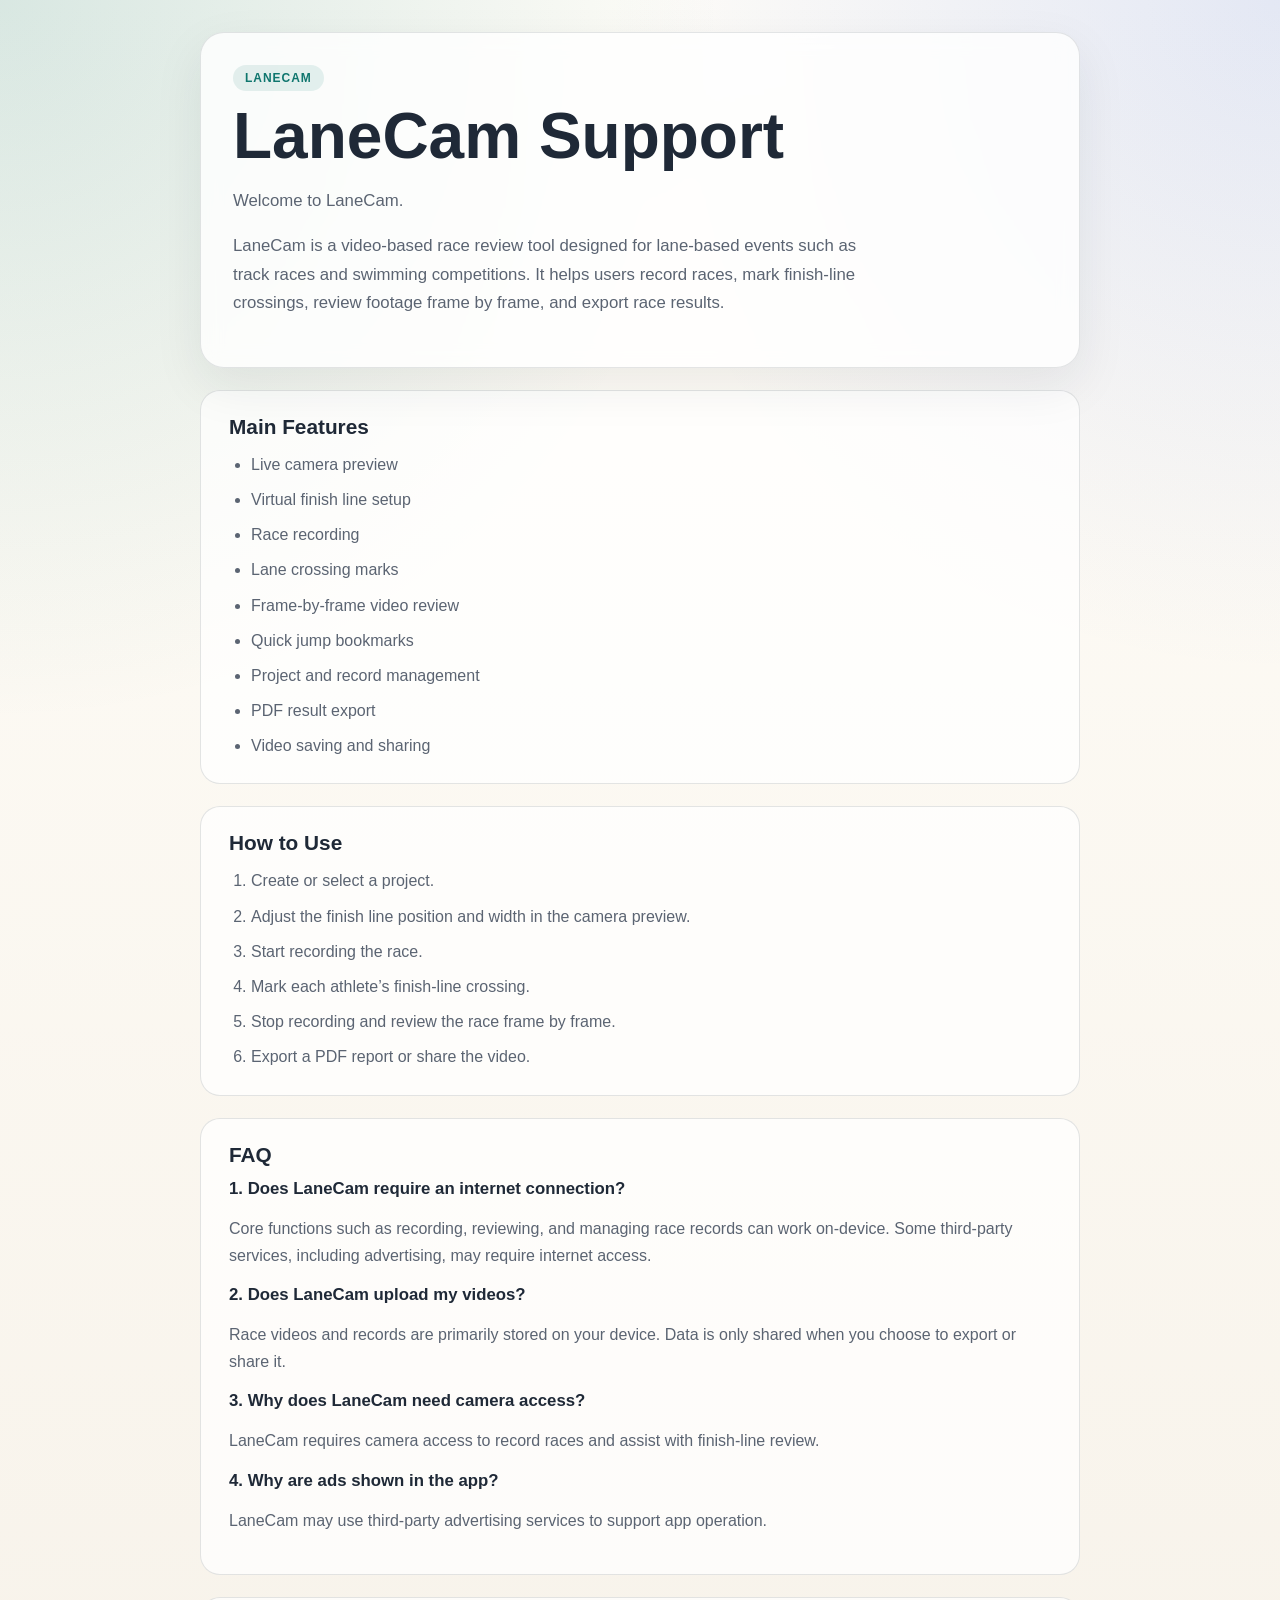
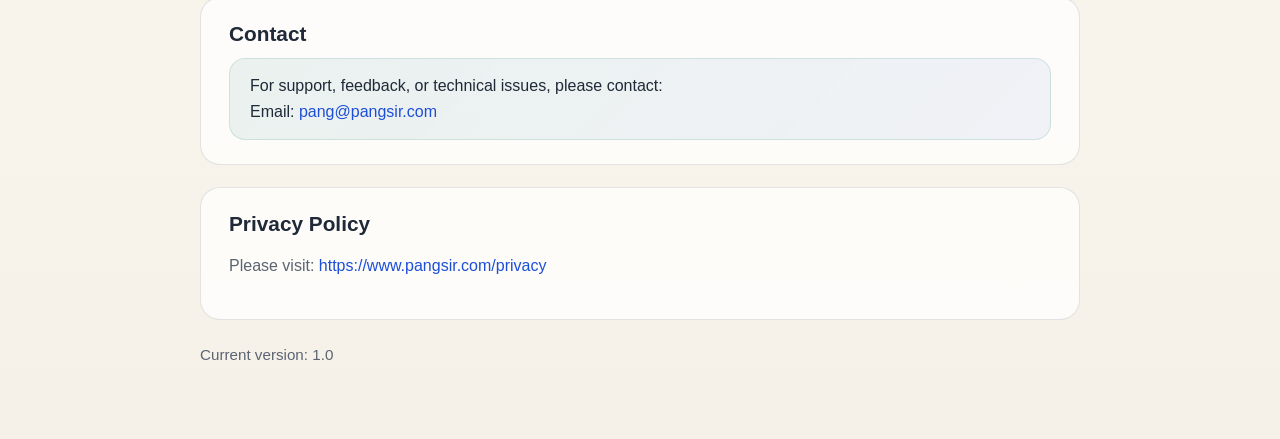
==== index.html @ 7cb62dc9 "Add LaneCam support and privacy pages" ====
<!doctype html>
<html lang="en">
  <head>
    <meta charset="utf-8" />
    <meta name="viewport" content="width=device-width, initial-scale=1" />
    <title>LaneCam Support</title>
    <meta
      http-equiv="refresh"
      content="0; url=/lanecam-support/"
    />
  </head>
  <body>
    <p><a href="/lanecam-support/">Go to LaneCam Support</a></p>
  </body>
</html>
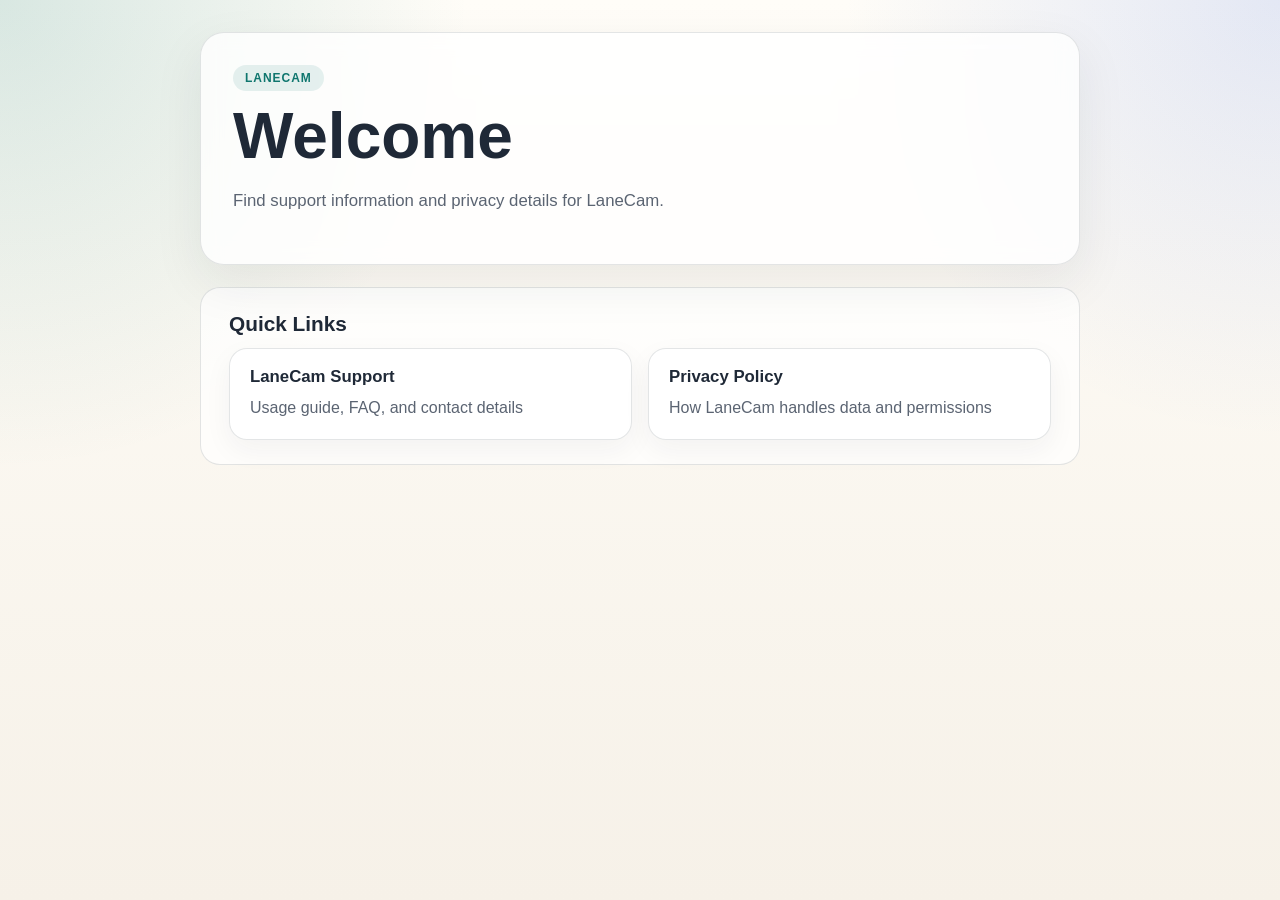
==== commit a40c475c: "Add LaneCam welcome page" ====
--- a/index.html
+++ b/index.html
@@ -3,13 +3,32 @@
   <head>
     <meta charset="utf-8" />
     <meta name="viewport" content="width=device-width, initial-scale=1" />
-    <title>LaneCam Support</title>
-    <meta
-      http-equiv="refresh"
-      content="0; url=/lanecam-support/"
-    />
+    <title>LaneCam</title>
+    <link rel="stylesheet" href="/styles.css" />
   </head>
   <body>
-    <p><a href="/lanecam-support/">Go to LaneCam Support</a></p>
+    <main class="page">
+      <section class="hero hero-home">
+        <div class="eyebrow">LaneCam</div>
+        <h1>Welcome</h1>
+        <p class="lead">
+          Find support information and privacy details for LaneCam.
+        </p>
+      </section>
+
+      <section class="section">
+        <h2>Quick Links</h2>
+        <div class="link-grid">
+          <a class="link-card" href="/lanecam-support/">
+            <span class="link-title">LaneCam Support</span>
+            <span class="link-desc">Usage guide, FAQ, and contact details</span>
+          </a>
+          <a class="link-card" href="/privacy/">
+            <span class="link-title">Privacy Policy</span>
+            <span class="link-desc">How LaneCam handles data and permissions</span>
+          </a>
+        </div>
+      </section>
+    </main>
   </body>
 </html>
--- a/styles.css
+++ b/styles.css
@@ -0,0 +1,176 @@
+:root {
+  --bg: #f6f1e8;
+  --panel: rgba(255, 255, 255, 0.8);
+  --text: #1f2937;
+  --muted: #5b6472;
+  --accent: #0f766e;
+  --accent-2: #1d4ed8;
+  --border: rgba(31, 41, 55, 0.12);
+}
+
+* {
+  box-sizing: border-box;
+}
+
+body {
+  margin: 0;
+  font-family: -apple-system, BlinkMacSystemFont, "Segoe UI", Roboto, Helvetica,
+    Arial, sans-serif;
+  color: var(--text);
+  background:
+    radial-gradient(circle at top left, rgba(15, 118, 110, 0.16), transparent 30%),
+    radial-gradient(circle at top right, rgba(29, 78, 216, 0.12), transparent 28%),
+    linear-gradient(180deg, #fffdf8 0%, var(--bg) 100%);
+  min-height: 100vh;
+}
+
+.page {
+  max-width: 920px;
+  margin: 0 auto;
+  padding: 32px 20px 56px;
+}
+
+.hero {
+  padding: 32px;
+  border: 1px solid var(--border);
+  border-radius: 24px;
+  background: var(--panel);
+  backdrop-filter: blur(10px);
+  box-shadow: 0 18px 50px rgba(31, 41, 55, 0.08);
+}
+
+.hero-home {
+  margin-bottom: 22px;
+}
+
+.eyebrow {
+  display: inline-block;
+  margin-bottom: 12px;
+  padding: 6px 12px;
+  border-radius: 999px;
+  background: rgba(15, 118, 110, 0.1);
+  color: var(--accent);
+  font-size: 12px;
+  font-weight: 700;
+  letter-spacing: 0.08em;
+  text-transform: uppercase;
+}
+
+h1 {
+  margin: 0 0 12px;
+  font-size: clamp(2.2rem, 5vw, 4rem);
+  line-height: 1.05;
+}
+
+h2 {
+  margin: 0 0 12px;
+  font-size: 1.3rem;
+}
+
+h3 {
+  margin: 0 0 10px;
+  font-size: 1.05rem;
+}
+
+p,
+li {
+  line-height: 1.7;
+  color: var(--muted);
+}
+
+.lead {
+  max-width: 70ch;
+  font-size: 1.05rem;
+}
+
+.section {
+  margin-top: 22px;
+  padding: 24px 28px;
+  border: 1px solid var(--border);
+  border-radius: 20px;
+  background: rgba(255, 255, 255, 0.72);
+}
+
+ul,
+ol {
+  margin: 12px 0 0;
+  padding-left: 22px;
+}
+
+li + li {
+  margin-top: 8px;
+}
+
+.contact-card {
+  display: grid;
+  gap: 8px;
+  padding: 18px 20px;
+  border-radius: 16px;
+  background: linear-gradient(135deg, rgba(15, 118, 110, 0.08), rgba(29, 78, 216, 0.06));
+  border: 1px solid rgba(15, 118, 110, 0.14);
+}
+
+.link-grid {
+  display: grid;
+  grid-template-columns: repeat(2, minmax(0, 1fr));
+  gap: 16px;
+}
+
+.link-card {
+  display: grid;
+  gap: 8px;
+  padding: 18px 20px;
+  border-radius: 18px;
+  border: 1px solid rgba(31, 41, 55, 0.12);
+  background: rgba(255, 255, 255, 0.88);
+  box-shadow: 0 10px 28px rgba(31, 41, 55, 0.05);
+  text-decoration: none;
+}
+
+.link-card:hover {
+  text-decoration: none;
+  transform: translateY(-1px);
+  box-shadow: 0 14px 30px rgba(31, 41, 55, 0.08);
+}
+
+.link-title {
+  color: var(--text);
+  font-size: 1.05rem;
+  font-weight: 700;
+}
+
+.link-desc {
+  color: var(--muted);
+  line-height: 1.6;
+}
+
+a {
+  color: var(--accent-2);
+  text-decoration: none;
+}
+
+a:hover {
+  text-decoration: underline;
+}
+
+.footer {
+  margin-top: 22px;
+  color: var(--muted);
+  font-size: 0.95rem;
+}
+
+@media (max-width: 640px) {
+  .page {
+    padding: 16px 12px 40px;
+  }
+
+  .hero,
+  .section {
+    padding: 20px 18px;
+    border-radius: 18px;
+  }
+
+  .link-grid {
+    grid-template-columns: 1fr;
+  }
+}
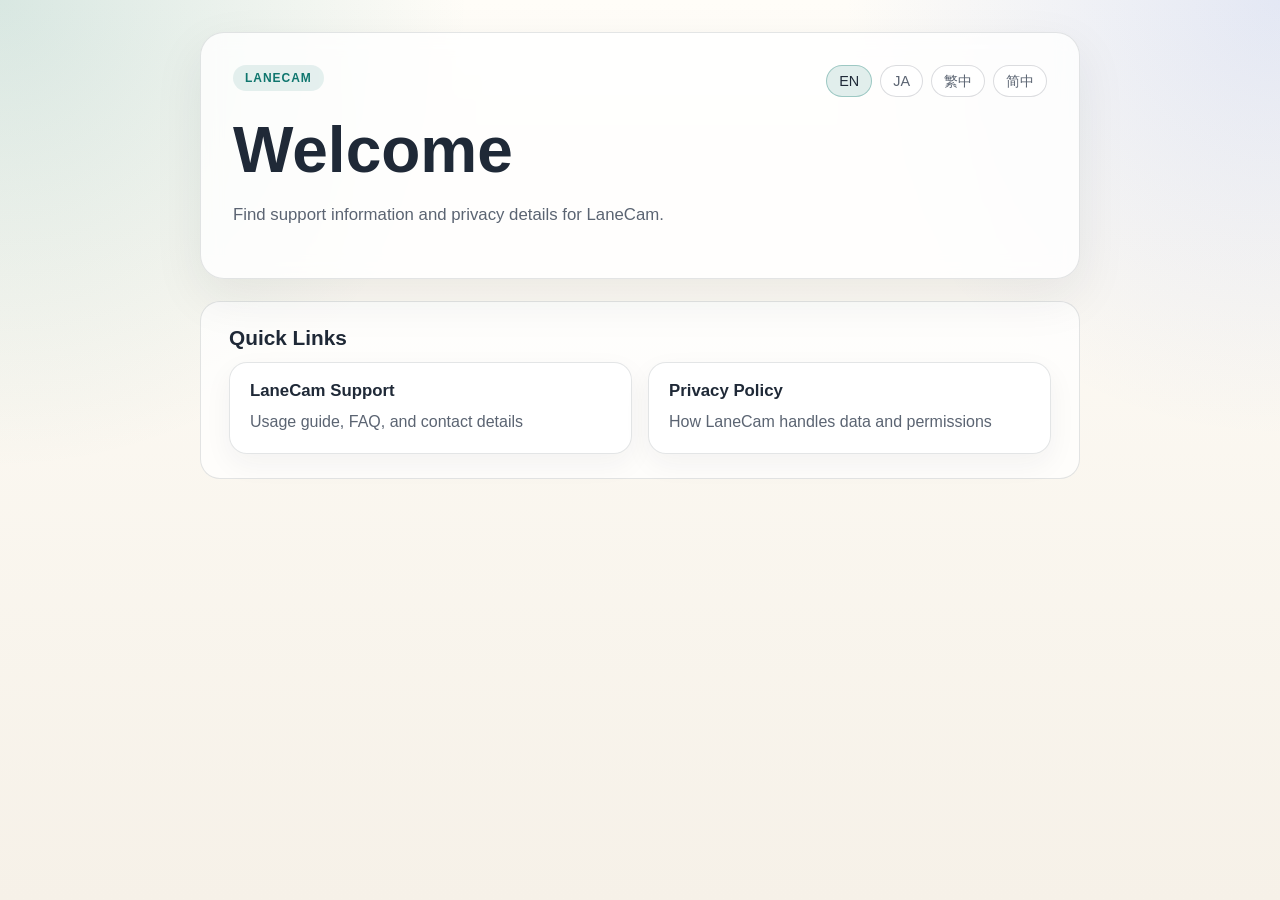
==== commit 3f621ac8: "Add multilingual language switcher" ====
--- a/index.html
+++ b/index.html
@@ -5,27 +5,36 @@
     <meta name="viewport" content="width=device-width, initial-scale=1" />
     <title>LaneCam</title>
     <link rel="stylesheet" href="/styles.css" />
+    <script src="/i18n.js" defer></script>
   </head>
-  <body>
+  <body data-page="home">
     <main class="page">
       <section class="hero hero-home">
-        <div class="eyebrow">LaneCam</div>
-        <h1>Welcome</h1>
-        <p class="lead">
+        <div class="topbar">
+          <div class="eyebrow" data-i18n="site">LaneCam</div>
+          <div class="lang-switcher" aria-label="Language switcher">
+            <button type="button" class="lang-btn" data-lang-option="en">EN</button>
+            <button type="button" class="lang-btn" data-lang-option="ja">JA</button>
+            <button type="button" class="lang-btn" data-lang-option="zh-Hant">繁中</button>
+            <button type="button" class="lang-btn" data-lang-option="zh-Hans">简中</button>
+          </div>
+        </div>
+        <h1 data-i18n="welcome">Welcome</h1>
+        <p class="lead" data-i18n="welcomeLead">
           Find support information and privacy details for LaneCam.
         </p>
       </section>
 
       <section class="section">
-        <h2>Quick Links</h2>
+        <h2 data-i18n="quickLinks">Quick Links</h2>
         <div class="link-grid">
-          <a class="link-card" href="/lanecam-support/">
-            <span class="link-title">LaneCam Support</span>
-            <span class="link-desc">Usage guide, FAQ, and contact details</span>
+          <a class="link-card" href="/lanecam-support/" data-lang-link data-base-href="/lanecam-support/">
+            <span class="link-title" data-i18n="supportLinkTitle">LaneCam Support</span>
+            <span class="link-desc" data-i18n="supportLinkDesc">Usage guide, FAQ, and contact details</span>
           </a>
-          <a class="link-card" href="/privacy/">
-            <span class="link-title">Privacy Policy</span>
-            <span class="link-desc">How LaneCam handles data and permissions</span>
+          <a class="link-card" href="/privacy/" data-lang-link data-base-href="/privacy/">
+            <span class="link-title" data-i18n="privacyLinkTitle">Privacy Policy</span>
+            <span class="link-desc" data-i18n="privacyLinkDesc">How LaneCam handles data and permissions</span>
           </a>
         </div>
       </section>
--- a/styles.css
+++ b/styles.css
@@ -41,6 +41,14 @@
 
 .hero-home {
   margin-bottom: 22px;
+}
+
+.topbar {
+  display: flex;
+  align-items: flex-start;
+  justify-content: space-between;
+  gap: 16px;
+  margin-bottom: 14px;
 }
 
 .eyebrow {
@@ -56,6 +64,38 @@
   text-transform: uppercase;
 }
 
+.lang-switcher {
+  display: flex;
+  flex-wrap: wrap;
+  justify-content: flex-end;
+  gap: 8px;
+}
+
+.lang-btn {
+  appearance: none;
+  border: 1px solid rgba(31, 41, 55, 0.16);
+  background: rgba(255, 255, 255, 0.85);
+  color: var(--muted);
+  padding: 8px 12px;
+  border-radius: 999px;
+  font: inherit;
+  font-size: 0.9rem;
+  line-height: 1;
+  cursor: pointer;
+  transition: transform 0.15s ease, background 0.15s ease, color 0.15s ease,
+    border-color 0.15s ease;
+}
+
+.lang-btn:hover {
+  transform: translateY(-1px);
+}
+
+.lang-btn.is-active {
+  color: var(--text);
+  border-color: rgba(15, 118, 110, 0.32);
+  background: rgba(15, 118, 110, 0.12);
+}
+
 h1 {
   margin: 0 0 12px;
   font-size: clamp(2.2rem, 5vw, 4rem);
@@ -108,6 +148,39 @@
   border-radius: 16px;
   background: linear-gradient(135deg, rgba(15, 118, 110, 0.08), rgba(29, 78, 216, 0.06));
   border: 1px solid rgba(15, 118, 110, 0.14);
+}
+
+.preview-grid {
+  display: grid;
+  grid-template-columns: repeat(2, minmax(0, 1fr));
+  gap: 16px;
+  margin-top: 16px;
+}
+
+.preview-card {
+  margin: 0;
+  padding: 12px;
+  border-radius: 18px;
+  border: 1px solid rgba(31, 41, 55, 0.12);
+  background: rgba(255, 255, 255, 0.88);
+  box-shadow: 0 10px 28px rgba(31, 41, 55, 0.05);
+}
+
+.preview-card img {
+  display: block;
+  width: 100%;
+  height: auto;
+  aspect-ratio: 1242 / 2688;
+  object-fit: cover;
+  border-radius: 12px;
+  background: #fff;
+}
+
+.preview-card figcaption {
+  margin-top: 10px;
+  color: var(--muted);
+  font-size: 0.95rem;
+  line-height: 1.5;
 }
 
 .link-grid {
@@ -164,6 +237,14 @@
     padding: 16px 12px 40px;
   }
 
+  .topbar {
+    flex-direction: column;
+  }
+
+  .lang-switcher {
+    justify-content: flex-start;
+  }
+
   .hero,
   .section {
     padding: 20px 18px;
@@ -173,4 +254,8 @@
   .link-grid {
     grid-template-columns: 1fr;
   }
-}
+
+  .preview-grid {
+    grid-template-columns: 1fr;
+  }
+}
